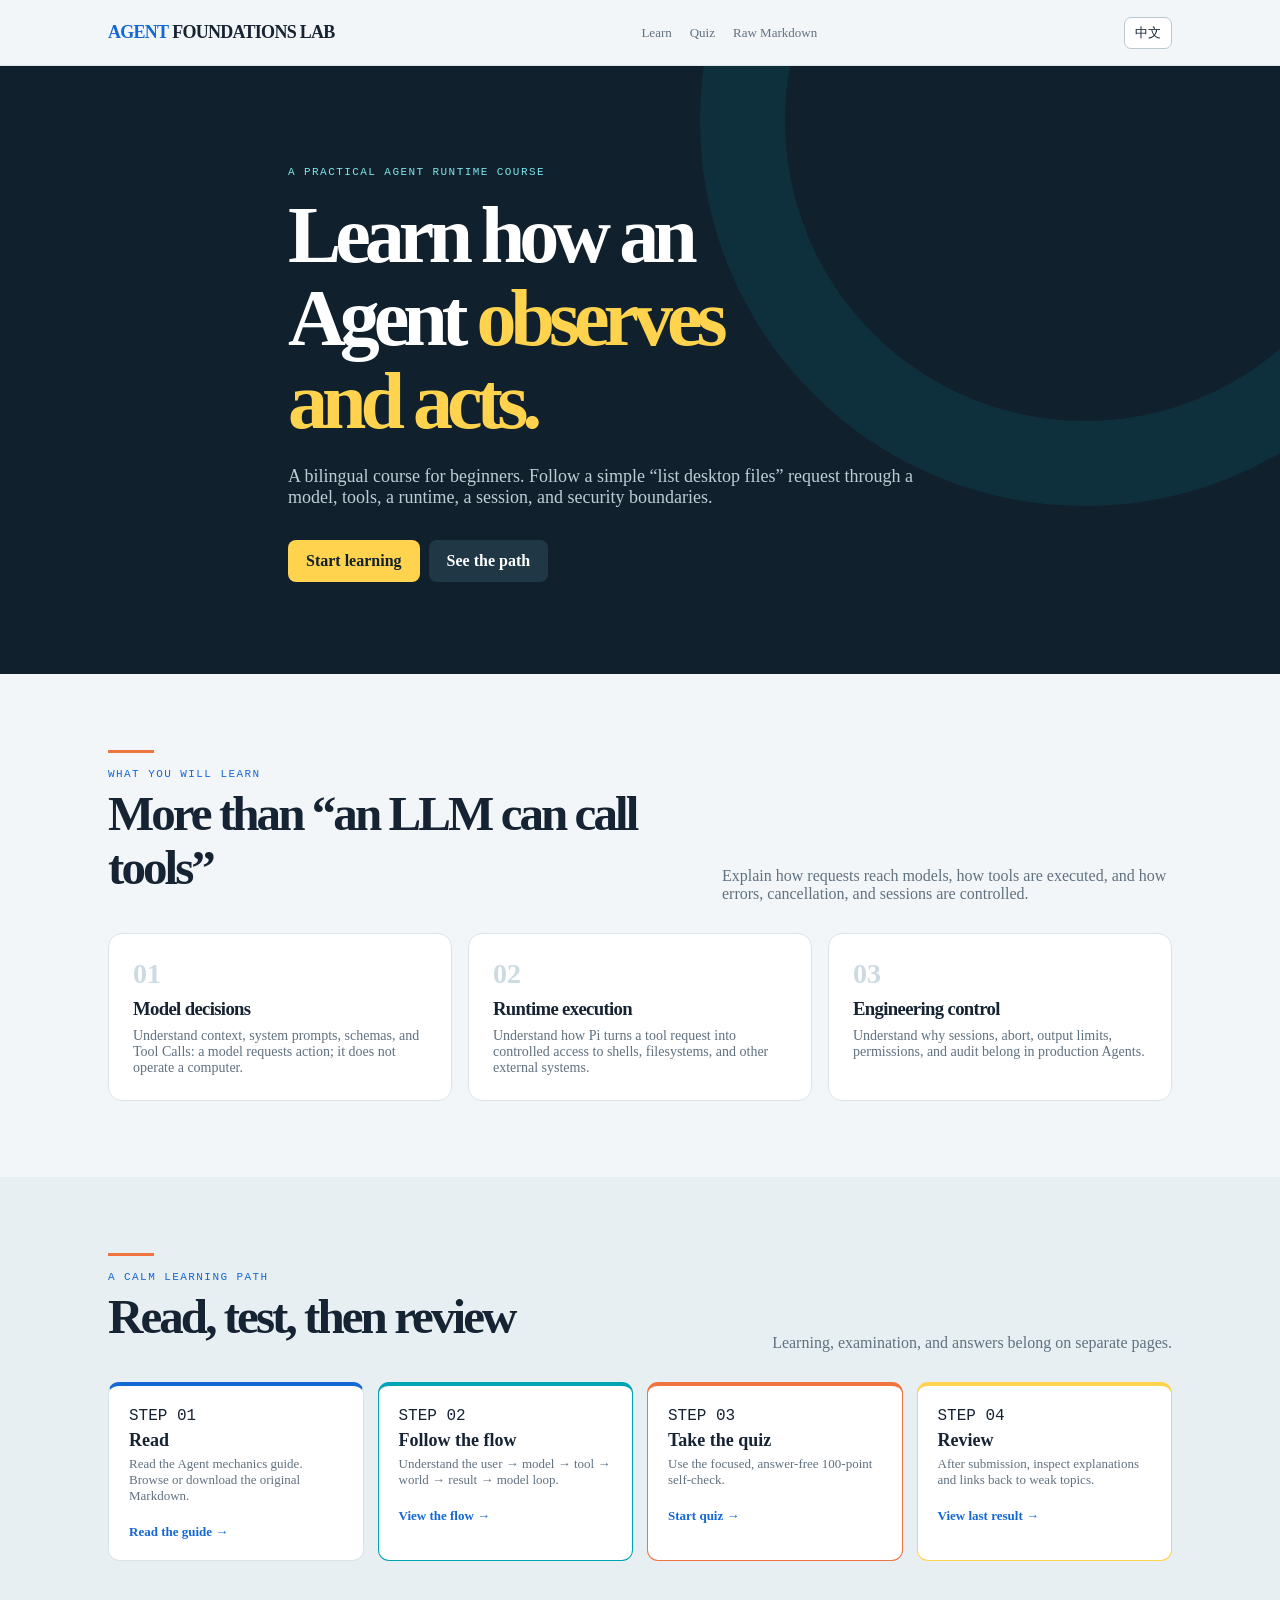
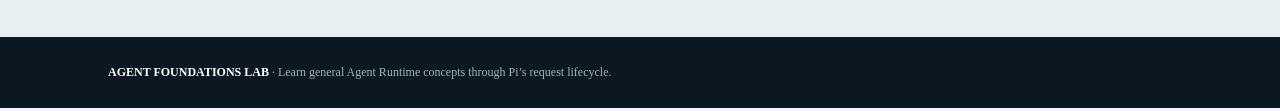
==== en/index.html @ e8f65a23 "Split learning guide quiz and results into separate pages" ====
<!doctype html><html lang="en"><head><meta charset="utf-8"><meta name="viewport" content="width=device-width,initial-scale=1"><title>Agent Foundations Lab</title><link rel="stylesheet" href="../assets/style.css"></head><body><header class="site-head"><div class="wrap"><a class="brand" href="./"><b>AGENT</b> FOUNDATIONS LAB</a><nav class="nav"><a href="learn/">Learn</a><a href="quiz/">Quiz</a><a href="../content/pi-agent-runtime-guide.en.md">Raw Markdown</a></nav><a class="lang" href="../">中文</a></div></header><main><section class="hero"><div class="wrap hero-inner"><div class="eyebrow">A PRACTICAL AGENT RUNTIME COURSE</div><h1>Learn how an<br>Agent <em>observes<br>and acts.</em></h1><p>A bilingual course for beginners. Follow a simple “list desktop files” request through a model, tools, a runtime, a session, and security boundaries.</p><a class="button" href="learn/">Start learning</a><a class="button alt" href="#path">See the path</a></div></section><section><div class="wrap"><div class="head"><div><div class="rule"></div><div class="eyebrow" style="color:var(--blue)">WHAT YOU WILL LEARN</div><h2>More than “an LLM can call tools”</h2></div><p>Explain how requests reach models, how tools are executed, and how errors, cancellation, and sessions are controlled.</p></div><div class="grid3"><article class="card"><div class="num">01</div><h3>Model decisions</h3><p>Understand context, system prompts, schemas, and Tool Calls: a model requests action; it does not operate a computer.</p></article><article class="card"><div class="num">02</div><h3>Runtime execution</h3><p>Understand how Pi turns a tool request into controlled access to shells, filesystems, and other external systems.</p></article><article class="card"><div class="num">03</div><h3>Engineering control</h3><p>Understand why sessions, abort, output limits, permissions, and audit belong in production Agents.</p></article></div></div></section><section class="path" id="path"><div class="wrap"><div class="head"><div><div class="rule"></div><div class="eyebrow" style="color:var(--blue)">A CALM LEARNING PATH</div><h2>Read, test, then review</h2></div><p>Learning, examination, and answers belong on separate pages.</p></div><div class="path-row"><article class="path-card"><span class="mono">STEP 01</span><b>Read</b><p>Read the Agent mechanics guide. Browse or download the original Markdown.</p><br><a href="learn/">Read the guide →</a></article><article class="path-card"><span class="mono">STEP 02</span><b>Follow the flow</b><p>Understand the user → model → tool → world → result → model loop.</p><br><a href="learn/#lifecycle">View the flow →</a></article><article class="path-card"><span class="mono">STEP 03</span><b>Take the quiz</b><p>Use the focused, answer-free 100-point self-check.</p><br><a href="quiz/">Start quiz →</a></article><article class="path-card"><span class="mono">STEP 04</span><b>Review</b><p>After submission, inspect explanations and links back to weak topics.</p><br><a href="results/">View last result →</a></article></div></div></section></main><footer><div class="wrap"><b>AGENT FOUNDATIONS LAB</b> · Learn general Agent Runtime concepts through Pi’s request lifecycle.</div></footer></body></html>
---- assets/style.css ----
:root{--ink:#152333;--muted:#607180;--paper:#f3f6f8;--card:#fff;--line:#d9e3e8;--blue:#1468d4;--cyan:#00a5b5;--orange:#ef7440;--yellow:#ffd34d;--dark:#10212d;--ok:#087a62;--danger:#b43b25}*{box-sizing:border-box}html{scroll-behavior:smooth}body{margin:0;background:var(--paper);color:var(--ink);font:16px/1.72,-apple-system,BlinkMacSystemFont,"Segoe UI","Noto Sans SC",Arial,sans-serif}.wrap{max-width:1120px;padding:0 28px;margin:auto}.mono,code,pre,.eyebrow,.tag{font-family:ui-monospace,SFMono-Regular,Menlo,monospace}.site-head{height:66px;position:sticky;top:0;z-index:5;border-bottom:1px solid var(--line);background:#f3f6f8ef;backdrop-filter:blur(12px)}.site-head .wrap{height:100%;display:flex;align-items:center;justify-content:space-between;gap:18px}.brand{font-size:18px;font-weight:850;letter-spacing:-.04em;color:var(--ink);text-decoration:none}.brand b{color:var(--blue)}.nav{display:flex;gap:18px;align-items:center}.nav a{font-size:13px;color:var(--muted);text-decoration:none}.nav a:hover{color:var(--blue)}button,.button{font:inherit;cursor:pointer}.lang,.ghost{border:1px solid #b9c7ce;border-radius:7px;padding:6px 10px;background:white;color:var(--ink);text-decoration:none;font-size:13px}.hero{color:white;background:var(--dark);position:relative;overflow:hidden;padding:100px 0 92px}.hero:after{content:"";position:absolute;right:-190px;top:-330px;width:600px;height:600px;border:85px solid #00a5b51d;border-radius:50%}.hero-inner{position:relative;z-index:1;max-width:760px}.eyebrow{font-size:11px;letter-spacing:.13em;text-transform:uppercase;color:#7ee4eb}.hero h1{font-size:clamp(45px,6.5vw,80px);letter-spacing:-.075em;line-height:1.04;margin:16px 0 22px}.hero h1 em{color:var(--yellow);font-style:normal}.hero p{font-size:18px;max-width:650px;color:#bdcdd4}.button{display:inline-block;border:0;border-radius:8px;background:var(--yellow);color:var(--dark);padding:12px 18px;text-decoration:none;font-weight:800;margin:14px 9px 0 0}.button.alt{background:#203846;color:white}.button:hover{filter:brightness(1.06)}section{padding:76px 0}.head{display:flex;justify-content:space-between;align-items:end;gap:25px;margin-bottom:30px}.head h1,.head h2{font-size:clamp(31px,4vw,49px);letter-spacing:-.06em;line-height:1.12;margin:7px 0}.head p{margin:0;max-width:450px;color:var(--muted)}.rule{width:46px;height:3px;background:var(--orange);margin-bottom:15px}.grid3{display:grid;grid-template-columns:repeat(3,1fr);gap:16px}.card{background:var(--card);border:1px solid var(--line);border-radius:14px;padding:24px}.card .num{font:700 28px ui-monospace;color:#ccdbe1}.card h3{letter-spacing:-.035em;margin:8px 0}.card p{color:var(--muted);font-size:14px;margin:0}.path{background:#e8eff2}.path-row{display:grid;grid-template-columns:repeat(4,1fr);gap:14px}.path-card{background:white;border:1px solid var(--line);border-top:4px solid var(--blue);padding:20px;border-radius:11px}.path-card:nth-child(2){border-color:var(--cyan)}.path-card:nth-child(3){border-color:var(--orange)}.path-card:nth-child(4){border-color:var(--yellow)}.path-card b{display:block;font-size:18px;margin:5px 0}.path-card p{font-size:13px;color:var(--muted);margin:0}.path-card a{font-size:13px;color:var(--blue);font-weight:750;text-decoration:none}.article{max-width:790px;margin:auto;background:white;border:1px solid var(--line);border-radius:16px;padding:48px}.article h1{font-size:42px;letter-spacing:-.065em;line-height:1.15}.article h2{font-size:27px;letter-spacing:-.04em;margin-top:46px;scroll-margin-top:88px}.article h3{font-size:20px;margin-top:28px}.article p,.article li{color:#384b59}.article pre{background:#0b1821;color:#d9edf3;border-radius:10px;padding:18px;overflow:auto;font-size:13px;line-height:1.6}.article table{border-collapse:collapse;width:100%;font-size:14px}.article th,.article td{padding:10px;border:1px solid var(--line);text-align:left}.article th{background:#edf3f5}.callout{padding:16px 19px;border-left:4px solid var(--cyan);background:#ebf8f9;border-radius:0 8px 8px 0}.callout.warn{border-color:var(--orange);background:#fff5ef}.toc{position:fixed;right:max(28px,calc((100vw - 1320px)/2));top:110px;width:190px;font-size:12px}.toc b{display:block;margin-bottom:8px}.toc a{display:block;color:var(--muted);text-decoration:none;padding:4px 0}.toc a:hover{color:var(--blue)}.lesson-end{margin-top:50px;padding:25px;background:#10212d;color:white;border-radius:13px}.lesson-end p{color:#c1d0d6}.source-box{margin:26px 0;padding:22px;background:#edf3f5;border:1px solid var(--line);border-radius:10px}.source-box a{color:var(--blue);font-weight:750}.exam-body{background:#10212d}.exam-head{height:58px;border-bottom:1px solid #34505f;background:#10212d;color:white}.exam-head .wrap{height:100%;display:flex;align-items:center;justify-content:space-between}.exam-head a{color:#c4d9e2;text-decoration:none;font-size:13px}.exam{max-width:850px;margin:0 auto;padding:36px 24px 80px}.exam-intro{color:white}.exam-intro h1{letter-spacing:-.055em;margin:4px 0}.exam-intro p{color:#bbcad1}.quiz-shell{background:white;border-radius:15px;padding:26px;margin-top:23px}.progress{height:8px;background:#e3ebef;border-radius:8px;overflow:hidden;margin:10px 0 22px}.progress i{display:block;height:100%;background:var(--cyan);width:0;transition:.2s}.q{border-top:1px solid var(--line);padding:24px 0}.q:first-of-type{border-top:0}.q h3{font-size:17px;line-height:1.5;margin:0 0 12px}.points{font:11px ui-monospace;color:var(--orange);margin-bottom:6px}.options{display:grid;gap:7px}.option{padding:9px 12px;display:flex;gap:9px;align-items:center;border:1px solid var(--line);border-radius:7px}.option:hover{border-color:var(--blue)}textarea{width:100%;min-height:110px;font:14px/1.55 inherit;border:1px solid var(--line);border-radius:7px;padding:10px;resize:vertical}.rubric{margin-top:10px;padding:12px;background:#f4f7f8;border-radius:8px;font-size:13px;color:#536573}.score{width:62px;padding:4px;border:1px solid var(--line);border-radius:4px}.actions{display:flex;gap:10px;align-items:center;margin-top:28px}.actions button{border:0;border-radius:7px;padding:10px 14px;background:var(--dark);color:white;font-weight:750}.actions button.alt{background:#e3ecef;color:var(--ink)}.status{font-size:12px;color:var(--muted)}.report{max-width:900px;margin:50px auto;padding:48px;background:white;border-radius:16px}.report .score-big{font:700 70px/1 ui-monospace;color:var(--blue);letter-spacing:-.08em}.report h1{letter-spacing:-.06em}.report .answer{border-top:1px solid var(--line);padding:20px 0}.report .answer:first-of-type{border-top:0}.answer .ok{color:var(--ok);font-weight:800}.answer .bad{color:var(--danger);font-weight:800}.answer details{margin-top:10px;background:#f3f7f8;padding:11px;border-radius:7px}.answer summary{cursor:pointer;font-weight:750}.report a{color:var(--blue)}footer{background:#0b1821;color:#9eb5bf;padding:28px 0;font-size:12px}footer b{color:white}@media(max-width:1080px){.toc{display:none}}@media(max-width:760px){.nav{display:none}.wrap{padding:0 19px}.hero{padding:69px 0}.grid3,.path-row{grid-template-columns:1fr}.article{border-radius:0;border-left:0;border-right:0;padding:28px 20px}.article h1{font-size:34px}.head{display:block}.head p{margin-top:15px}.exam{padding:23px 14px 55px}.quiz-shell{padding:18px}.report{margin:22px 14px;padding:25px}.report .score-big{font-size:54px}}
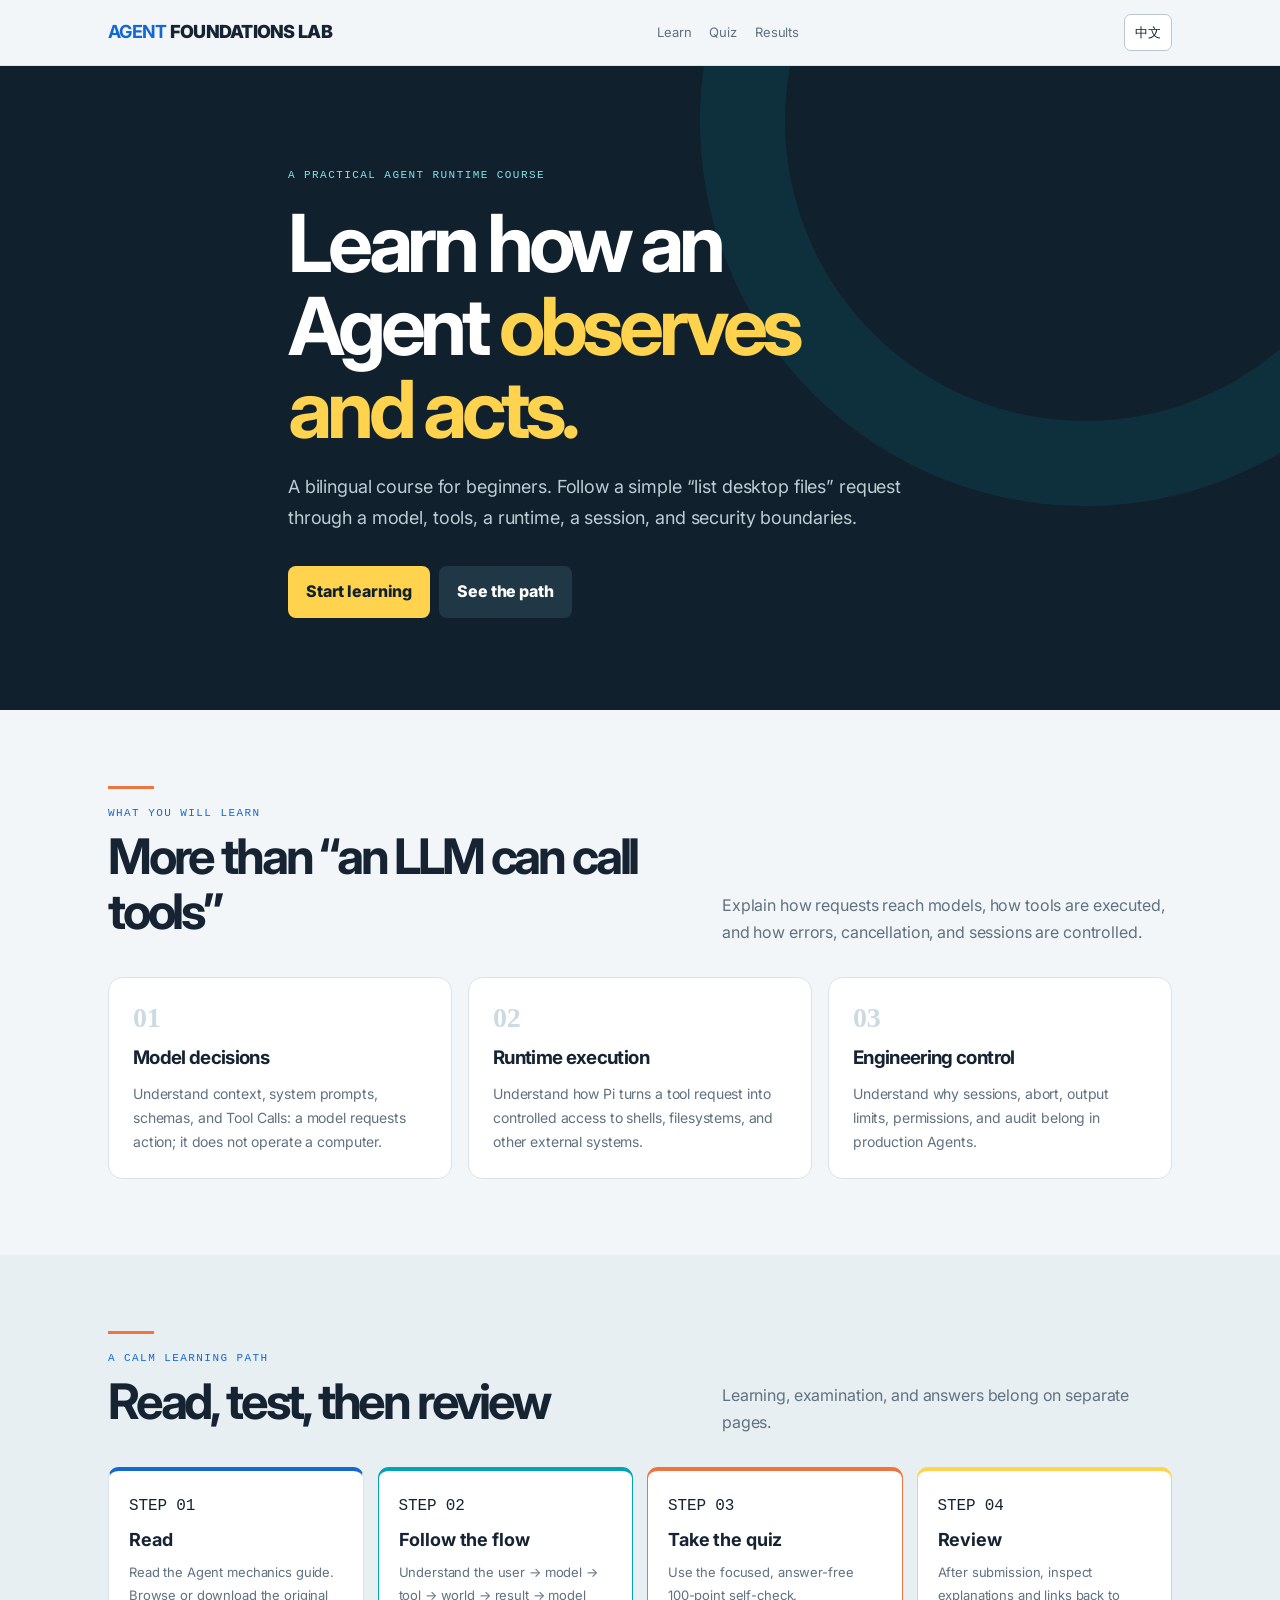
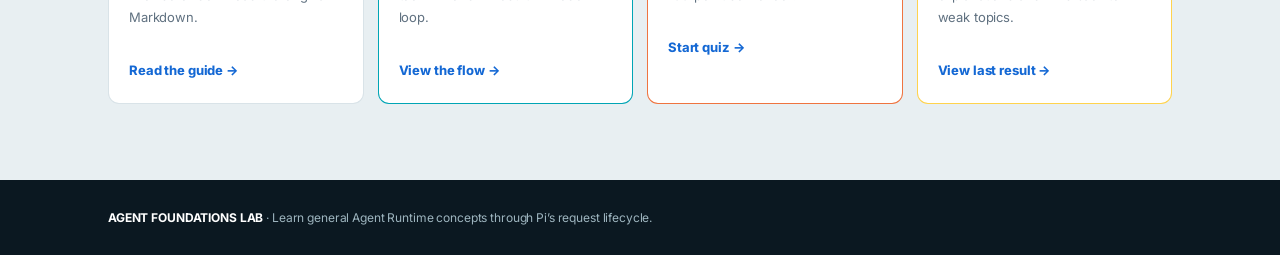
==== commit 8cb2e97b: "Render course documents and refine navigation copy" ====
--- a/en/index.html
+++ b/en/index.html
@@ -1 +1 @@
-<!doctype html><html lang="en"><head><meta charset="utf-8"><meta name="viewport" content="width=device-width,initial-scale=1"><title>Agent Foundations Lab</title><link rel="stylesheet" href="../assets/style.css"></head><body><header class="site-head"><div class="wrap"><a class="brand" href="./"><b>AGENT</b> FOUNDATIONS LAB</a><nav class="nav"><a href="learn/">Learn</a><a href="quiz/">Quiz</a><a href="../content/pi-agent-runtime-guide.en.md">Raw Markdown</a></nav><a class="lang" href="../">中文</a></div></header><main><section class="hero"><div class="wrap hero-inner"><div class="eyebrow">A PRACTICAL AGENT RUNTIME COURSE</div><h1>Learn how an<br>Agent <em>observes<br>and acts.</em></h1><p>A bilingual course for beginners. Follow a simple “list desktop files” request through a model, tools, a runtime, a session, and security boundaries.</p><a class="button" href="learn/">Start learning</a><a class="button alt" href="#path">See the path</a></div></section><section><div class="wrap"><div class="head"><div><div class="rule"></div><div class="eyebrow" style="color:var(--blue)">WHAT YOU WILL LEARN</div><h2>More than “an LLM can call tools”</h2></div><p>Explain how requests reach models, how tools are executed, and how errors, cancellation, and sessions are controlled.</p></div><div class="grid3"><article class="card"><div class="num">01</div><h3>Model decisions</h3><p>Understand context, system prompts, schemas, and Tool Calls: a model requests action; it does not operate a computer.</p></article><article class="card"><div class="num">02</div><h3>Runtime execution</h3><p>Understand how Pi turns a tool request into controlled access to shells, filesystems, and other external systems.</p></article><article class="card"><div class="num">03</div><h3>Engineering control</h3><p>Understand why sessions, abort, output limits, permissions, and audit belong in production Agents.</p></article></div></div></section><section class="path" id="path"><div class="wrap"><div class="head"><div><div class="rule"></div><div class="eyebrow" style="color:var(--blue)">A CALM LEARNING PATH</div><h2>Read, test, then review</h2></div><p>Learning, examination, and answers belong on separate pages.</p></div><div class="path-row"><article class="path-card"><span class="mono">STEP 01</span><b>Read</b><p>Read the Agent mechanics guide. Browse or download the original Markdown.</p><br><a href="learn/">Read the guide →</a></article><article class="path-card"><span class="mono">STEP 02</span><b>Follow the flow</b><p>Understand the user → model → tool → world → result → model loop.</p><br><a href="learn/#lifecycle">View the flow →</a></article><article class="path-card"><span class="mono">STEP 03</span><b>Take the quiz</b><p>Use the focused, answer-free 100-point self-check.</p><br><a href="quiz/">Start quiz →</a></article><article class="path-card"><span class="mono">STEP 04</span><b>Review</b><p>After submission, inspect explanations and links back to weak topics.</p><br><a href="results/">View last result →</a></article></div></div></section></main><footer><div class="wrap"><b>AGENT FOUNDATIONS LAB</b> · Learn general Agent Runtime concepts through Pi’s request lifecycle.</div></footer></body></html>+<!doctype html><html lang="en"><head><meta charset="utf-8"><meta name="viewport" content="width=device-width,initial-scale=1"><title>Agent Foundations Lab</title><link rel="stylesheet" href="../assets/style.css"></head><body><header class="site-head"><div class="wrap"><a class="brand" href="./"><b>AGENT</b> FOUNDATIONS LAB</a><nav class="nav"><a href="learn/">Learn</a><a href="quiz/">Quiz</a><a href="results/">Results</a></nav><a class="lang" href="../">中文</a></div></header><main><section class="hero"><div class="wrap hero-inner"><div class="eyebrow">A PRACTICAL AGENT RUNTIME COURSE</div><h1>Learn how an<br>Agent <em>observes<br>and acts.</em></h1><p>A bilingual course for beginners. Follow a simple “list desktop files” request through a model, tools, a runtime, a session, and security boundaries.</p><a class="button" href="learn/">Start learning</a><a class="button alt" href="#path">See the path</a></div></section><section><div class="wrap"><div class="head"><div><div class="rule"></div><div class="eyebrow" style="color:var(--blue)">WHAT YOU WILL LEARN</div><h2>More than “an LLM can call tools”</h2></div><p>Explain how requests reach models, how tools are executed, and how errors, cancellation, and sessions are controlled.</p></div><div class="grid3"><article class="card"><div class="num">01</div><h3>Model decisions</h3><p>Understand context, system prompts, schemas, and Tool Calls: a model requests action; it does not operate a computer.</p></article><article class="card"><div class="num">02</div><h3>Runtime execution</h3><p>Understand how Pi turns a tool request into controlled access to shells, filesystems, and other external systems.</p></article><article class="card"><div class="num">03</div><h3>Engineering control</h3><p>Understand why sessions, abort, output limits, permissions, and audit belong in production Agents.</p></article></div></div></section><section class="path" id="path"><div class="wrap"><div class="head"><div><div class="rule"></div><div class="eyebrow" style="color:var(--blue)">A CALM LEARNING PATH</div><h2>Read, test, then review</h2></div><p>Learning, examination, and answers belong on separate pages.</p></div><div class="path-row"><article class="path-card"><span class="mono">STEP 01</span><b>Read</b><p>Read the Agent mechanics guide. Browse or download the original Markdown.</p><br><a href="learn/">Read the guide →</a></article><article class="path-card"><span class="mono">STEP 02</span><b>Follow the flow</b><p>Understand the user → model → tool → world → result → model loop.</p><br><a href="learn/#lifecycle">View the flow →</a></article><article class="path-card"><span class="mono">STEP 03</span><b>Take the quiz</b><p>Use the focused, answer-free 100-point self-check.</p><br><a href="quiz/">Start quiz →</a></article><article class="path-card"><span class="mono">STEP 04</span><b>Review</b><p>After submission, inspect explanations and links back to weak topics.</p><br><a href="results/">View last result →</a></article></div></div></section></main><footer><div class="wrap"><b>AGENT FOUNDATIONS LAB</b> · Learn general Agent Runtime concepts through Pi’s request lifecycle.</div></footer></body></html>
--- a/assets/style.css
+++ b/assets/style.css
@@ -1 +1,2 @@
-:root{--ink:#152333;--muted:#607180;--paper:#f3f6f8;--card:#fff;--line:#d9e3e8;--blue:#1468d4;--cyan:#00a5b5;--orange:#ef7440;--yellow:#ffd34d;--dark:#10212d;--ok:#087a62;--danger:#b43b25}*{box-sizing:border-box}html{scroll-behavior:smooth}body{margin:0;background:var(--paper);color:var(--ink);font:16px/1.72,-apple-system,BlinkMacSystemFont,"Segoe UI","Noto Sans SC",Arial,sans-serif}.wrap{max-width:1120px;padding:0 28px;margin:auto}.mono,code,pre,.eyebrow,.tag{font-family:ui-monospace,SFMono-Regular,Menlo,monospace}.site-head{height:66px;position:sticky;top:0;z-index:5;border-bottom:1px solid var(--line);background:#f3f6f8ef;backdrop-filter:blur(12px)}.site-head .wrap{height:100%;display:flex;align-items:center;justify-content:space-between;gap:18px}.brand{font-size:18px;font-weight:850;letter-spacing:-.04em;color:var(--ink);text-decoration:none}.brand b{color:var(--blue)}.nav{display:flex;gap:18px;align-items:center}.nav a{font-size:13px;color:var(--muted);text-decoration:none}.nav a:hover{color:var(--blue)}button,.button{font:inherit;cursor:pointer}.lang,.ghost{border:1px solid #b9c7ce;border-radius:7px;padding:6px 10px;background:white;color:var(--ink);text-decoration:none;font-size:13px}.hero{color:white;background:var(--dark);position:relative;overflow:hidden;padding:100px 0 92px}.hero:after{content:"";position:absolute;right:-190px;top:-330px;width:600px;height:600px;border:85px solid #00a5b51d;border-radius:50%}.hero-inner{position:relative;z-index:1;max-width:760px}.eyebrow{font-size:11px;letter-spacing:.13em;text-transform:uppercase;color:#7ee4eb}.hero h1{font-size:clamp(45px,6.5vw,80px);letter-spacing:-.075em;line-height:1.04;margin:16px 0 22px}.hero h1 em{color:var(--yellow);font-style:normal}.hero p{font-size:18px;max-width:650px;color:#bdcdd4}.button{display:inline-block;border:0;border-radius:8px;background:var(--yellow);color:var(--dark);padding:12px 18px;text-decoration:none;font-weight:800;margin:14px 9px 0 0}.button.alt{background:#203846;color:white}.button:hover{filter:brightness(1.06)}section{padding:76px 0}.head{display:flex;justify-content:space-between;align-items:end;gap:25px;margin-bottom:30px}.head h1,.head h2{font-size:clamp(31px,4vw,49px);letter-spacing:-.06em;line-height:1.12;margin:7px 0}.head p{margin:0;max-width:450px;color:var(--muted)}.rule{width:46px;height:3px;background:var(--orange);margin-bottom:15px}.grid3{display:grid;grid-template-columns:repeat(3,1fr);gap:16px}.card{background:var(--card);border:1px solid var(--line);border-radius:14px;padding:24px}.card .num{font:700 28px ui-monospace;color:#ccdbe1}.card h3{letter-spacing:-.035em;margin:8px 0}.card p{color:var(--muted);font-size:14px;margin:0}.path{background:#e8eff2}.path-row{display:grid;grid-template-columns:repeat(4,1fr);gap:14px}.path-card{background:white;border:1px solid var(--line);border-top:4px solid var(--blue);padding:20px;border-radius:11px}.path-card:nth-child(2){border-color:var(--cyan)}.path-card:nth-child(3){border-color:var(--orange)}.path-card:nth-child(4){border-color:var(--yellow)}.path-card b{display:block;font-size:18px;margin:5px 0}.path-card p{font-size:13px;color:var(--muted);margin:0}.path-card a{font-size:13px;color:var(--blue);font-weight:750;text-decoration:none}.article{max-width:790px;margin:auto;background:white;border:1px solid var(--line);border-radius:16px;padding:48px}.article h1{font-size:42px;letter-spacing:-.065em;line-height:1.15}.article h2{font-size:27px;letter-spacing:-.04em;margin-top:46px;scroll-margin-top:88px}.article h3{font-size:20px;margin-top:28px}.article p,.article li{color:#384b59}.article pre{background:#0b1821;color:#d9edf3;border-radius:10px;padding:18px;overflow:auto;font-size:13px;line-height:1.6}.article table{border-collapse:collapse;width:100%;font-size:14px}.article th,.article td{padding:10px;border:1px solid var(--line);text-align:left}.article th{background:#edf3f5}.callout{padding:16px 19px;border-left:4px solid var(--cyan);background:#ebf8f9;border-radius:0 8px 8px 0}.callout.warn{border-color:var(--orange);background:#fff5ef}.toc{position:fixed;right:max(28px,calc((100vw - 1320px)/2));top:110px;width:190px;font-size:12px}.toc b{display:block;margin-bottom:8px}.toc a{display:block;color:var(--muted);text-decoration:none;padding:4px 0}.toc a:hover{color:var(--blue)}.lesson-end{margin-top:50px;padding:25px;background:#10212d;color:white;border-radius:13px}.lesson-end p{color:#c1d0d6}.source-box{margin:26px 0;padding:22px;background:#edf3f5;border:1px solid var(--line);border-radius:10px}.source-box a{color:var(--blue);font-weight:750}.exam-body{background:#10212d}.exam-head{height:58px;border-bottom:1px solid #34505f;background:#10212d;color:white}.exam-head .wrap{height:100%;display:flex;align-items:center;justify-content:space-between}.exam-head a{color:#c4d9e2;text-decoration:none;font-size:13px}.exam{max-width:850px;margin:0 auto;padding:36px 24px 80px}.exam-intro{color:white}.exam-intro h1{letter-spacing:-.055em;margin:4px 0}.exam-intro p{color:#bbcad1}.quiz-shell{background:white;border-radius:15px;padding:26px;margin-top:23px}.progress{height:8px;background:#e3ebef;border-radius:8px;overflow:hidden;margin:10px 0 22px}.progress i{display:block;height:100%;background:var(--cyan);width:0;transition:.2s}.q{border-top:1px solid var(--line);padding:24px 0}.q:first-of-type{border-top:0}.q h3{font-size:17px;line-height:1.5;margin:0 0 12px}.points{font:11px ui-monospace;color:var(--orange);margin-bottom:6px}.options{display:grid;gap:7px}.option{padding:9px 12px;display:flex;gap:9px;align-items:center;border:1px solid var(--line);border-radius:7px}.option:hover{border-color:var(--blue)}textarea{width:100%;min-height:110px;font:14px/1.55 inherit;border:1px solid var(--line);border-radius:7px;padding:10px;resize:vertical}.rubric{margin-top:10px;padding:12px;background:#f4f7f8;border-radius:8px;font-size:13px;color:#536573}.score{width:62px;padding:4px;border:1px solid var(--line);border-radius:4px}.actions{display:flex;gap:10px;align-items:center;margin-top:28px}.actions button{border:0;border-radius:7px;padding:10px 14px;background:var(--dark);color:white;font-weight:750}.actions button.alt{background:#e3ecef;color:var(--ink)}.status{font-size:12px;color:var(--muted)}.report{max-width:900px;margin:50px auto;padding:48px;background:white;border-radius:16px}.report .score-big{font:700 70px/1 ui-monospace;color:var(--blue);letter-spacing:-.08em}.report h1{letter-spacing:-.06em}.report .answer{border-top:1px solid var(--line);padding:20px 0}.report .answer:first-of-type{border-top:0}.answer .ok{color:var(--ok);font-weight:800}.answer .bad{color:var(--danger);font-weight:800}.answer details{margin-top:10px;background:#f3f7f8;padding:11px;border-radius:7px}.answer summary{cursor:pointer;font-weight:750}.report a{color:var(--blue)}footer{background:#0b1821;color:#9eb5bf;padding:28px 0;font-size:12px}footer b{color:white}@media(max-width:1080px){.toc{display:none}}@media(max-width:760px){.nav{display:none}.wrap{padding:0 19px}.hero{padding:69px 0}.grid3,.path-row{grid-template-columns:1fr}.article{border-radius:0;border-left:0;border-right:0;padding:28px 20px}.article h1{font-size:34px}.head{display:block}.head p{margin-top:15px}.exam{padding:23px 14px 55px}.quiz-shell{padding:18px}.report{margin:22px 14px;padding:25px}.report .score-big{font-size:54px}}+@import url('https://fonts.googleapis.com/css2?family=Inter:wght@400;500;600;700;800&family=Noto+Sans+SC:wght@400;500;600;700;800&display=swap');
+:root{--ink:#152333;--muted:#607180;--paper:#f3f6f8;--card:#fff;--line:#d9e3e8;--blue:#1468d4;--cyan:#00a5b5;--orange:#ef7440;--yellow:#ffd34d;--dark:#10212d;--ok:#087a62;--danger:#b43b25}*{box-sizing:border-box}html{scroll-behavior:smooth}body{margin:0;background:var(--paper);color:var(--ink);font:16px/1.72 Inter,"Noto Sans SC",-apple-system,BlinkMacSystemFont,"Segoe UI",Arial,sans-serif}.wrap{max-width:1120px;padding:0 28px;margin:auto}.mono,code,pre,.eyebrow,.tag{font-family:ui-monospace,SFMono-Regular,Menlo,monospace}.site-head{height:66px;position:sticky;top:0;z-index:5;border-bottom:1px solid var(--line);background:#f3f6f8ef;backdrop-filter:blur(12px)}.site-head .wrap{height:100%;display:flex;align-items:center;justify-content:space-between;gap:18px}.brand{font-size:18px;font-weight:850;letter-spacing:-.04em;color:var(--ink);text-decoration:none}.brand b{color:var(--blue)}.nav{display:flex;gap:18px;align-items:center}.nav a{font-size:13px;color:var(--muted);text-decoration:none}.nav a:hover{color:var(--blue)}button,.button{font:inherit;cursor:pointer}.lang,.ghost{border:1px solid #b9c7ce;border-radius:7px;padding:6px 10px;background:white;color:var(--ink);text-decoration:none;font-size:13px}.hero{color:white;background:var(--dark);position:relative;overflow:hidden;padding:100px 0 92px}.hero:after{content:"";position:absolute;right:-190px;top:-330px;width:600px;height:600px;border:85px solid #00a5b51d;border-radius:50%}.hero-inner{position:relative;z-index:1;max-width:760px}.eyebrow{font-size:11px;letter-spacing:.13em;text-transform:uppercase;color:#7ee4eb}.hero h1{font-size:clamp(45px,6.5vw,80px);letter-spacing:-.075em;line-height:1.04;margin:16px 0 22px}.hero h1 em{color:var(--yellow);font-style:normal}.hero p{font-size:18px;max-width:650px;color:#bdcdd4}.button{display:inline-block;border:0;border-radius:8px;background:var(--yellow);color:var(--dark);padding:12px 18px;text-decoration:none;font-weight:800;margin:14px 9px 0 0}.button.alt{background:#203846;color:white}.button:hover{filter:brightness(1.06)}section{padding:76px 0}.head{display:flex;justify-content:space-between;align-items:end;gap:25px;margin-bottom:30px}.head h1,.head h2{font-size:clamp(31px,4vw,49px);letter-spacing:-.06em;line-height:1.12;margin:7px 0}.head p{margin:0;max-width:450px;color:var(--muted)}.rule{width:46px;height:3px;background:var(--orange);margin-bottom:15px}.grid3{display:grid;grid-template-columns:repeat(3,1fr);gap:16px}.card{background:var(--card);border:1px solid var(--line);border-radius:14px;padding:24px}.card .num{font:700 28px ui-monospace;color:#ccdbe1}.card h3{letter-spacing:-.035em;margin:8px 0}.card p{color:var(--muted);font-size:14px;margin:0}.path{background:#e8eff2}.path-row{display:grid;grid-template-columns:repeat(4,1fr);gap:14px}.path-card{background:white;border:1px solid var(--line);border-top:4px solid var(--blue);padding:20px;border-radius:11px}.path-card:nth-child(2){border-color:var(--cyan)}.path-card:nth-child(3){border-color:var(--orange)}.path-card:nth-child(4){border-color:var(--yellow)}.path-card b{display:block;font-size:18px;margin:5px 0}.path-card p{font-size:13px;color:var(--muted);margin:0}.path-card a{font-size:13px;color:var(--blue);font-weight:750;text-decoration:none}.article{max-width:790px;margin:auto;background:white;border:1px solid var(--line);border-radius:16px;padding:48px}.article h1{font-size:42px;letter-spacing:-.065em;line-height:1.15}.article h2{font-size:27px;letter-spacing:-.04em;margin-top:46px;scroll-margin-top:88px}.article h3{font-size:20px;margin-top:28px}.article p,.article li{color:#384b59}.article pre{background:#0b1821;color:#d9edf3;border-radius:10px;padding:18px;overflow:auto;font-size:13px;line-height:1.6}.article table{border-collapse:collapse;width:100%;font-size:14px}.article th,.article td{padding:10px;border:1px solid var(--line);text-align:left}.article th{background:#edf3f5}.callout{padding:16px 19px;border-left:4px solid var(--cyan);background:#ebf8f9;border-radius:0 8px 8px 0}.callout.warn{border-color:var(--orange);background:#fff5ef}.toc{position:fixed;right:max(28px,calc((100vw - 1320px)/2));top:110px;width:190px;font-size:12px}.toc b{display:block;margin-bottom:8px}.toc a{display:block;color:var(--muted);text-decoration:none;padding:4px 0}.toc a:hover{color:var(--blue)}.lesson-end{margin-top:50px;padding:25px;background:#10212d;color:white;border-radius:13px}.lesson-end p{color:#c1d0d6}.source-box{margin:26px 0;padding:22px;background:#edf3f5;border:1px solid var(--line);border-radius:10px}.source-box a{color:var(--blue);font-weight:750}.exam-body{background:#10212d}.exam-head{height:58px;border-bottom:1px solid #34505f;background:#10212d;color:white}.exam-head .wrap{height:100%;display:flex;align-items:center;justify-content:space-between}.exam-head a{color:#c4d9e2;text-decoration:none;font-size:13px}.exam{max-width:850px;margin:0 auto;padding:36px 24px 80px}.exam-intro{color:white}.exam-intro h1{letter-spacing:-.055em;margin:4px 0}.exam-intro p{color:#bbcad1}.quiz-shell{background:white;border-radius:15px;padding:26px;margin-top:23px}.progress{height:8px;background:#e3ebef;border-radius:8px;overflow:hidden;margin:10px 0 22px}.progress i{display:block;height:100%;background:var(--cyan);width:0;transition:.2s}.q{border-top:1px solid var(--line);padding:24px 0}.q:first-of-type{border-top:0}.q h3{font-size:17px;line-height:1.5;margin:0 0 12px}.points{font:11px ui-monospace;color:var(--orange);margin-bottom:6px}.options{display:grid;gap:7px}.option{padding:9px 12px;display:flex;gap:9px;align-items:center;border:1px solid var(--line);border-radius:7px}.option:hover{border-color:var(--blue)}textarea{width:100%;min-height:110px;font:14px/1.55 inherit;border:1px solid var(--line);border-radius:7px;padding:10px;resize:vertical}.rubric{margin-top:10px;padding:12px;background:#f4f7f8;border-radius:8px;font-size:13px;color:#536573}.score{width:62px;padding:4px;border:1px solid var(--line);border-radius:4px}.actions{display:flex;gap:10px;align-items:center;margin-top:28px}.actions button{border:0;border-radius:7px;padding:10px 14px;background:var(--dark);color:white;font-weight:750}.actions button.alt{background:#e3ecef;color:var(--ink)}.status{font-size:12px;color:var(--muted)}.report{max-width:900px;margin:50px auto;padding:48px;background:white;border-radius:16px}.report .score-big{font:700 70px/1 ui-monospace;color:var(--blue);letter-spacing:-.08em}.report h1{letter-spacing:-.06em}.report .answer{border-top:1px solid var(--line);padding:20px 0}.report .answer:first-of-type{border-top:0}.answer .ok{color:var(--ok);font-weight:800}.answer .bad{color:var(--danger);font-weight:800}.answer details{margin-top:10px;background:#f3f7f8;padding:11px;border-radius:7px}.answer summary{cursor:pointer;font-weight:750}.report a{color:var(--blue)}footer{background:#0b1821;color:#9eb5bf;padding:28px 0;font-size:12px}footer b{color:white}html[lang="en"] body{font-family:Inter,-apple-system,BlinkMacSystemFont,"Segoe UI",Arial,sans-serif;letter-spacing:-.008em}html[lang="en"] .hero h1,html[lang="en"] .head h1,html[lang="en"] .head h2,html[lang="en"] .article h1{letter-spacing:-.065em}@media(max-width:1080px){.toc{display:none}}@media(max-width:760px){.nav{display:none}.wrap{padding:0 19px}.hero{padding:69px 0}.grid3,.path-row{grid-template-columns:1fr}.article{border-radius:0;border-left:0;border-right:0;padding:28px 20px}.article h1{font-size:34px}.head{display:block}.head p{margin-top:15px}.exam{padding:23px 14px 55px}.quiz-shell{padding:18px}.report{margin:22px 14px;padding:25px}.report .score-big{font-size:54px}}
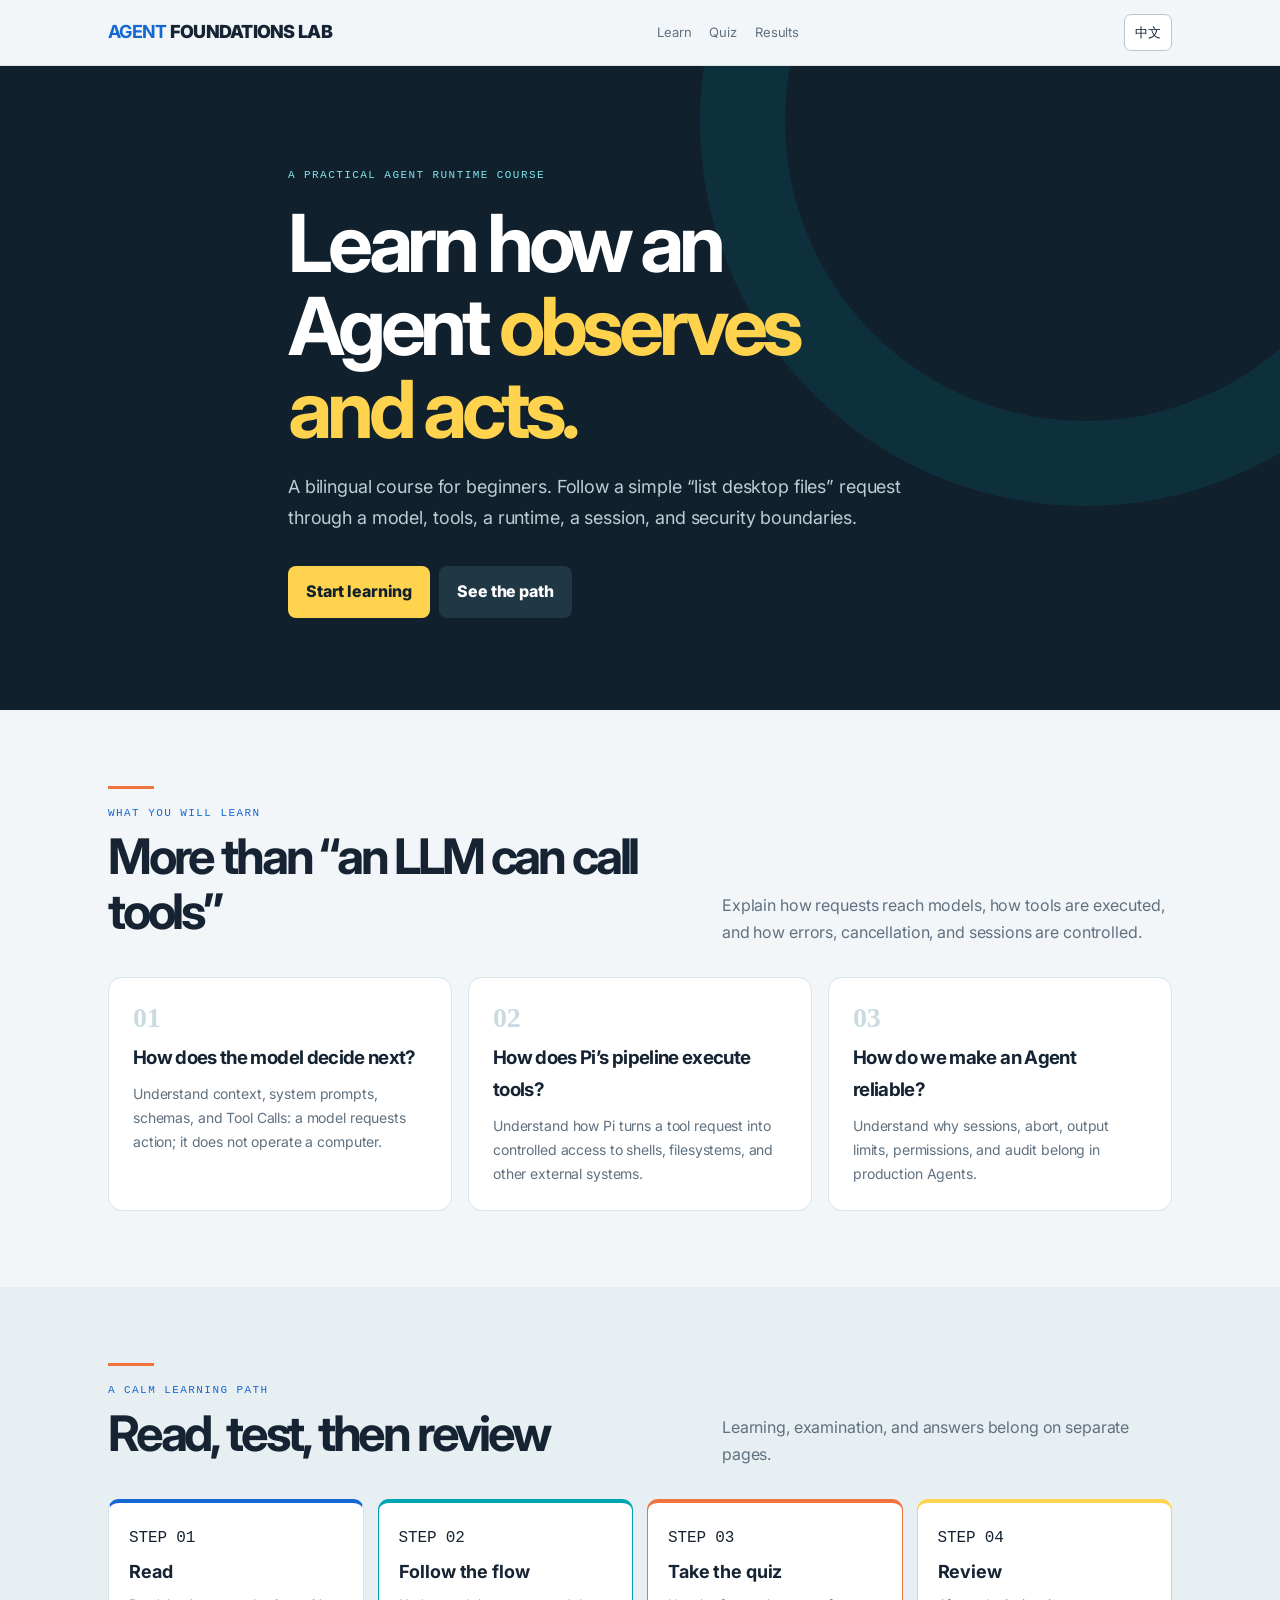
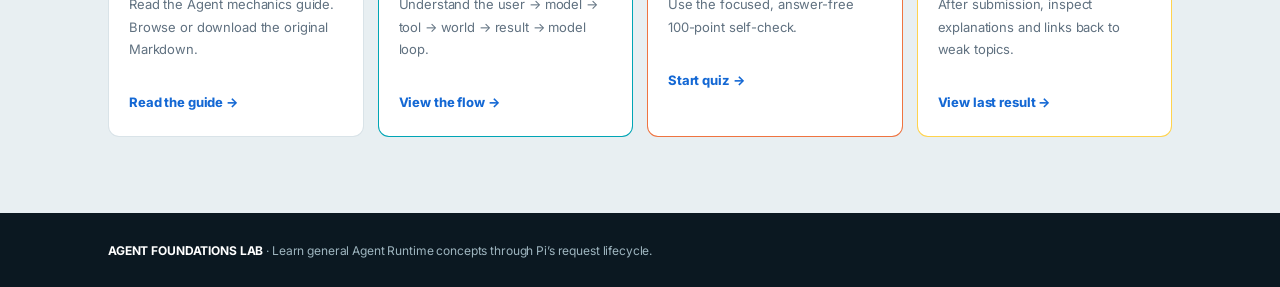
==== commit 2cad534d: "Align course modules with home learning path" ====
--- a/en/index.html
+++ b/en/index.html
@@ -1 +1 @@
-<!doctype html><html lang="en"><head><meta charset="utf-8"><meta name="viewport" content="width=device-width,initial-scale=1"><title>Agent Foundations Lab</title><link rel="stylesheet" href="../assets/style.css"></head><body><header class="site-head"><div class="wrap"><a class="brand" href="./"><b>AGENT</b> FOUNDATIONS LAB</a><nav class="nav"><a href="learn/">Learn</a><a href="quiz/">Quiz</a><a href="results/">Results</a></nav><a class="lang" href="../">中文</a></div></header><main><section class="hero"><div class="wrap hero-inner"><div class="eyebrow">A PRACTICAL AGENT RUNTIME COURSE</div><h1>Learn how an<br>Agent <em>observes<br>and acts.</em></h1><p>A bilingual course for beginners. Follow a simple “list desktop files” request through a model, tools, a runtime, a session, and security boundaries.</p><a class="button" href="learn/">Start learning</a><a class="button alt" href="#path">See the path</a></div></section><section><div class="wrap"><div class="head"><div><div class="rule"></div><div class="eyebrow" style="color:var(--blue)">WHAT YOU WILL LEARN</div><h2>More than “an LLM can call tools”</h2></div><p>Explain how requests reach models, how tools are executed, and how errors, cancellation, and sessions are controlled.</p></div><div class="grid3"><article class="card"><div class="num">01</div><h3>Model decisions</h3><p>Understand context, system prompts, schemas, and Tool Calls: a model requests action; it does not operate a computer.</p></article><article class="card"><div class="num">02</div><h3>Runtime execution</h3><p>Understand how Pi turns a tool request into controlled access to shells, filesystems, and other external systems.</p></article><article class="card"><div class="num">03</div><h3>Engineering control</h3><p>Understand why sessions, abort, output limits, permissions, and audit belong in production Agents.</p></article></div></div></section><section class="path" id="path"><div class="wrap"><div class="head"><div><div class="rule"></div><div class="eyebrow" style="color:var(--blue)">A CALM LEARNING PATH</div><h2>Read, test, then review</h2></div><p>Learning, examination, and answers belong on separate pages.</p></div><div class="path-row"><article class="path-card"><span class="mono">STEP 01</span><b>Read</b><p>Read the Agent mechanics guide. Browse or download the original Markdown.</p><br><a href="learn/">Read the guide →</a></article><article class="path-card"><span class="mono">STEP 02</span><b>Follow the flow</b><p>Understand the user → model → tool → world → result → model loop.</p><br><a href="learn/#lifecycle">View the flow →</a></article><article class="path-card"><span class="mono">STEP 03</span><b>Take the quiz</b><p>Use the focused, answer-free 100-point self-check.</p><br><a href="quiz/">Start quiz →</a></article><article class="path-card"><span class="mono">STEP 04</span><b>Review</b><p>After submission, inspect explanations and links back to weak topics.</p><br><a href="results/">View last result →</a></article></div></div></section></main><footer><div class="wrap"><b>AGENT FOUNDATIONS LAB</b> · Learn general Agent Runtime concepts through Pi’s request lifecycle.</div></footer></body></html>+<!doctype html><html lang="en"><head><meta charset="utf-8"><meta name="viewport" content="width=device-width,initial-scale=1"><title>Agent Foundations Lab</title><link rel="stylesheet" href="../assets/style.css"></head><body><header class="site-head"><div class="wrap"><a class="brand" href="./"><b>AGENT</b> FOUNDATIONS LAB</a><nav class="nav"><a href="learn/">Learn</a><a href="quiz/">Quiz</a><a href="results/">Results</a></nav><a class="lang" href="../">中文</a></div></header><main><section class="hero"><div class="wrap hero-inner"><div class="eyebrow">A PRACTICAL AGENT RUNTIME COURSE</div><h1>Learn how an<br>Agent <em>observes<br>and acts.</em></h1><p>A bilingual course for beginners. Follow a simple “list desktop files” request through a model, tools, a runtime, a session, and security boundaries.</p><a class="button" href="learn/">Start learning</a><a class="button alt" href="#path">See the path</a></div></section><section><div class="wrap"><div class="head"><div><div class="rule"></div><div class="eyebrow" style="color:var(--blue)">WHAT YOU WILL LEARN</div><h2>More than “an LLM can call tools”</h2></div><p>Explain how requests reach models, how tools are executed, and how errors, cancellation, and sessions are controlled.</p></div><div class="grid3"><article class="card"><div class="num">01</div><h3>How does the model decide next?</h3><p>Understand context, system prompts, schemas, and Tool Calls: a model requests action; it does not operate a computer.</p></article><article class="card"><div class="num">02</div><h3>How does Pi’s pipeline execute tools?</h3><p>Understand how Pi turns a tool request into controlled access to shells, filesystems, and other external systems.</p></article><article class="card"><div class="num">03</div><h3>How do we make an Agent reliable?</h3><p>Understand why sessions, abort, output limits, permissions, and audit belong in production Agents.</p></article></div></div></section><section class="path" id="path"><div class="wrap"><div class="head"><div><div class="rule"></div><div class="eyebrow" style="color:var(--blue)">A CALM LEARNING PATH</div><h2>Read, test, then review</h2></div><p>Learning, examination, and answers belong on separate pages.</p></div><div class="path-row"><article class="path-card"><span class="mono">STEP 01</span><b>Read</b><p>Read the Agent mechanics guide. Browse or download the original Markdown.</p><br><a href="learn/">Read the guide →</a></article><article class="path-card"><span class="mono">STEP 02</span><b>Follow the flow</b><p>Understand the user → model → tool → world → result → model loop.</p><br><a href="learn/#lifecycle">View the flow →</a></article><article class="path-card"><span class="mono">STEP 03</span><b>Take the quiz</b><p>Use the focused, answer-free 100-point self-check.</p><br><a href="quiz/">Start quiz →</a></article><article class="path-card"><span class="mono">STEP 04</span><b>Review</b><p>After submission, inspect explanations and links back to weak topics.</p><br><a href="results/">View last result →</a></article></div></div></section></main><footer><div class="wrap"><b>AGENT FOUNDATIONS LAB</b> · Learn general Agent Runtime concepts through Pi’s request lifecycle.</div></footer></body></html>
--- a/assets/style.css
+++ b/assets/style.css
@@ -1,2 +1,2 @@
 @import url('https://fonts.googleapis.com/css2?family=Inter:wght@400;500;600;700;800&family=Noto+Sans+SC:wght@400;500;600;700;800&display=swap');
-:root{--ink:#152333;--muted:#607180;--paper:#f3f6f8;--card:#fff;--line:#d9e3e8;--blue:#1468d4;--cyan:#00a5b5;--orange:#ef7440;--yellow:#ffd34d;--dark:#10212d;--ok:#087a62;--danger:#b43b25}*{box-sizing:border-box}html{scroll-behavior:smooth}body{margin:0;background:var(--paper);color:var(--ink);font:16px/1.72 Inter,"Noto Sans SC",-apple-system,BlinkMacSystemFont,"Segoe UI",Arial,sans-serif}.wrap{max-width:1120px;padding:0 28px;margin:auto}.mono,code,pre,.eyebrow,.tag{font-family:ui-monospace,SFMono-Regular,Menlo,monospace}.site-head{height:66px;position:sticky;top:0;z-index:5;border-bottom:1px solid var(--line);background:#f3f6f8ef;backdrop-filter:blur(12px)}.site-head .wrap{height:100%;display:flex;align-items:center;justify-content:space-between;gap:18px}.brand{font-size:18px;font-weight:850;letter-spacing:-.04em;color:var(--ink);text-decoration:none}.brand b{color:var(--blue)}.nav{display:flex;gap:18px;align-items:center}.nav a{font-size:13px;color:var(--muted);text-decoration:none}.nav a:hover{color:var(--blue)}button,.button{font:inherit;cursor:pointer}.lang,.ghost{border:1px solid #b9c7ce;border-radius:7px;padding:6px 10px;background:white;color:var(--ink);text-decoration:none;font-size:13px}.hero{color:white;background:var(--dark);position:relative;overflow:hidden;padding:100px 0 92px}.hero:after{content:"";position:absolute;right:-190px;top:-330px;width:600px;height:600px;border:85px solid #00a5b51d;border-radius:50%}.hero-inner{position:relative;z-index:1;max-width:760px}.eyebrow{font-size:11px;letter-spacing:.13em;text-transform:uppercase;color:#7ee4eb}.hero h1{font-size:clamp(45px,6.5vw,80px);letter-spacing:-.075em;line-height:1.04;margin:16px 0 22px}.hero h1 em{color:var(--yellow);font-style:normal}.hero p{font-size:18px;max-width:650px;color:#bdcdd4}.button{display:inline-block;border:0;border-radius:8px;background:var(--yellow);color:var(--dark);padding:12px 18px;text-decoration:none;font-weight:800;margin:14px 9px 0 0}.button.alt{background:#203846;color:white}.button:hover{filter:brightness(1.06)}section{padding:76px 0}.head{display:flex;justify-content:space-between;align-items:end;gap:25px;margin-bottom:30px}.head h1,.head h2{font-size:clamp(31px,4vw,49px);letter-spacing:-.06em;line-height:1.12;margin:7px 0}.head p{margin:0;max-width:450px;color:var(--muted)}.rule{width:46px;height:3px;background:var(--orange);margin-bottom:15px}.grid3{display:grid;grid-template-columns:repeat(3,1fr);gap:16px}.card{background:var(--card);border:1px solid var(--line);border-radius:14px;padding:24px}.card .num{font:700 28px ui-monospace;color:#ccdbe1}.card h3{letter-spacing:-.035em;margin:8px 0}.card p{color:var(--muted);font-size:14px;margin:0}.path{background:#e8eff2}.path-row{display:grid;grid-template-columns:repeat(4,1fr);gap:14px}.path-card{background:white;border:1px solid var(--line);border-top:4px solid var(--blue);padding:20px;border-radius:11px}.path-card:nth-child(2){border-color:var(--cyan)}.path-card:nth-child(3){border-color:var(--orange)}.path-card:nth-child(4){border-color:var(--yellow)}.path-card b{display:block;font-size:18px;margin:5px 0}.path-card p{font-size:13px;color:var(--muted);margin:0}.path-card a{font-size:13px;color:var(--blue);font-weight:750;text-decoration:none}.article{max-width:790px;margin:auto;background:white;border:1px solid var(--line);border-radius:16px;padding:48px}.article h1{font-size:42px;letter-spacing:-.065em;line-height:1.15}.article h2{font-size:27px;letter-spacing:-.04em;margin-top:46px;scroll-margin-top:88px}.article h3{font-size:20px;margin-top:28px}.article p,.article li{color:#384b59}.article pre{background:#0b1821;color:#d9edf3;border-radius:10px;padding:18px;overflow:auto;font-size:13px;line-height:1.6}.article table{border-collapse:collapse;width:100%;font-size:14px}.article th,.article td{padding:10px;border:1px solid var(--line);text-align:left}.article th{background:#edf3f5}.callout{padding:16px 19px;border-left:4px solid var(--cyan);background:#ebf8f9;border-radius:0 8px 8px 0}.callout.warn{border-color:var(--orange);background:#fff5ef}.toc{position:fixed;right:max(28px,calc((100vw - 1320px)/2));top:110px;width:190px;font-size:12px}.toc b{display:block;margin-bottom:8px}.toc a{display:block;color:var(--muted);text-decoration:none;padding:4px 0}.toc a:hover{color:var(--blue)}.lesson-end{margin-top:50px;padding:25px;background:#10212d;color:white;border-radius:13px}.lesson-end p{color:#c1d0d6}.source-box{margin:26px 0;padding:22px;background:#edf3f5;border:1px solid var(--line);border-radius:10px}.source-box a{color:var(--blue);font-weight:750}.exam-body{background:#10212d}.exam-head{height:58px;border-bottom:1px solid #34505f;background:#10212d;color:white}.exam-head .wrap{height:100%;display:flex;align-items:center;justify-content:space-between}.exam-head a{color:#c4d9e2;text-decoration:none;font-size:13px}.exam{max-width:850px;margin:0 auto;padding:36px 24px 80px}.exam-intro{color:white}.exam-intro h1{letter-spacing:-.055em;margin:4px 0}.exam-intro p{color:#bbcad1}.quiz-shell{background:white;border-radius:15px;padding:26px;margin-top:23px}.progress{height:8px;background:#e3ebef;border-radius:8px;overflow:hidden;margin:10px 0 22px}.progress i{display:block;height:100%;background:var(--cyan);width:0;transition:.2s}.q{border-top:1px solid var(--line);padding:24px 0}.q:first-of-type{border-top:0}.q h3{font-size:17px;line-height:1.5;margin:0 0 12px}.points{font:11px ui-monospace;color:var(--orange);margin-bottom:6px}.options{display:grid;gap:7px}.option{padding:9px 12px;display:flex;gap:9px;align-items:center;border:1px solid var(--line);border-radius:7px}.option:hover{border-color:var(--blue)}textarea{width:100%;min-height:110px;font:14px/1.55 inherit;border:1px solid var(--line);border-radius:7px;padding:10px;resize:vertical}.rubric{margin-top:10px;padding:12px;background:#f4f7f8;border-radius:8px;font-size:13px;color:#536573}.score{width:62px;padding:4px;border:1px solid var(--line);border-radius:4px}.actions{display:flex;gap:10px;align-items:center;margin-top:28px}.actions button{border:0;border-radius:7px;padding:10px 14px;background:var(--dark);color:white;font-weight:750}.actions button.alt{background:#e3ecef;color:var(--ink)}.status{font-size:12px;color:var(--muted)}.report{max-width:900px;margin:50px auto;padding:48px;background:white;border-radius:16px}.report .score-big{font:700 70px/1 ui-monospace;color:var(--blue);letter-spacing:-.08em}.report h1{letter-spacing:-.06em}.report .answer{border-top:1px solid var(--line);padding:20px 0}.report .answer:first-of-type{border-top:0}.answer .ok{color:var(--ok);font-weight:800}.answer .bad{color:var(--danger);font-weight:800}.answer details{margin-top:10px;background:#f3f7f8;padding:11px;border-radius:7px}.answer summary{cursor:pointer;font-weight:750}.report a{color:var(--blue)}footer{background:#0b1821;color:#9eb5bf;padding:28px 0;font-size:12px}footer b{color:white}html[lang="en"] body{font-family:Inter,-apple-system,BlinkMacSystemFont,"Segoe UI",Arial,sans-serif;letter-spacing:-.008em}html[lang="en"] .hero h1,html[lang="en"] .head h1,html[lang="en"] .head h2,html[lang="en"] .article h1{letter-spacing:-.065em}@media(max-width:1080px){.toc{display:none}}@media(max-width:760px){.nav{display:none}.wrap{padding:0 19px}.hero{padding:69px 0}.grid3,.path-row{grid-template-columns:1fr}.article{border-radius:0;border-left:0;border-right:0;padding:28px 20px}.article h1{font-size:34px}.head{display:block}.head p{margin-top:15px}.exam{padding:23px 14px 55px}.quiz-shell{padding:18px}.report{margin:22px 14px;padding:25px}.report .score-big{font-size:54px}}+:root{--ink:#152333;--muted:#607180;--paper:#f3f6f8;--card:#fff;--line:#d9e3e8;--blue:#1468d4;--cyan:#00a5b5;--orange:#ef7440;--yellow:#ffd34d;--dark:#10212d;--ok:#087a62;--danger:#b43b25}*{box-sizing:border-box}html{scroll-behavior:smooth}body{margin:0;background:var(--paper);color:var(--ink);font:16px/1.72 Inter,"Noto Sans SC",-apple-system,BlinkMacSystemFont,"Segoe UI",Arial,sans-serif}.wrap{max-width:1120px;padding:0 28px;margin:auto}.mono,code,pre,.eyebrow,.tag{font-family:ui-monospace,SFMono-Regular,Menlo,monospace}.site-head{height:66px;position:sticky;top:0;z-index:5;border-bottom:1px solid var(--line);background:#f3f6f8ef;backdrop-filter:blur(12px)}.site-head .wrap{height:100%;display:flex;align-items:center;justify-content:space-between;gap:18px}.brand{font-size:18px;font-weight:850;letter-spacing:-.04em;color:var(--ink);text-decoration:none}.brand b{color:var(--blue)}.nav{display:flex;gap:18px;align-items:center}.nav a{font-size:13px;color:var(--muted);text-decoration:none}.nav a:hover{color:var(--blue)}button,.button{font:inherit;cursor:pointer}.lang,.ghost{border:1px solid #b9c7ce;border-radius:7px;padding:6px 10px;background:white;color:var(--ink);text-decoration:none;font-size:13px}.hero{color:white;background:var(--dark);position:relative;overflow:hidden;padding:100px 0 92px}.hero:after{content:"";position:absolute;right:-190px;top:-330px;width:600px;height:600px;border:85px solid #00a5b51d;border-radius:50%}.hero-inner{position:relative;z-index:1;max-width:760px}.eyebrow{font-size:11px;letter-spacing:.13em;text-transform:uppercase;color:#7ee4eb}.hero h1{font-size:clamp(45px,6.5vw,80px);letter-spacing:-.075em;line-height:1.04;margin:16px 0 22px}.hero h1 em{color:var(--yellow);font-style:normal}.hero p{font-size:18px;max-width:650px;color:#bdcdd4}.button{display:inline-block;border:0;border-radius:8px;background:var(--yellow);color:var(--dark);padding:12px 18px;text-decoration:none;font-weight:800;margin:14px 9px 0 0}.button.alt{background:#203846;color:white}.button:hover{filter:brightness(1.06)}section{padding:76px 0}.head{display:flex;justify-content:space-between;align-items:end;gap:25px;margin-bottom:30px}.head h1,.head h2{font-size:clamp(31px,4vw,49px);letter-spacing:-.06em;line-height:1.12;margin:7px 0}.head p{margin:0;max-width:450px;color:var(--muted)}.rule{width:46px;height:3px;background:var(--orange);margin-bottom:15px}.grid3{display:grid;grid-template-columns:repeat(3,1fr);gap:16px}.card{background:var(--card);border:1px solid var(--line);border-radius:14px;padding:24px}.card .num{font:700 28px ui-monospace;color:#ccdbe1}.card h3{letter-spacing:-.035em;margin:8px 0}.card p{color:var(--muted);font-size:14px;margin:0}.path{background:#e8eff2}.path-row{display:grid;grid-template-columns:repeat(4,1fr);gap:14px}.path-card{background:white;border:1px solid var(--line);border-top:4px solid var(--blue);padding:20px;border-radius:11px}.path-card:nth-child(2){border-color:var(--cyan)}.path-card:nth-child(3){border-color:var(--orange)}.path-card:nth-child(4){border-color:var(--yellow)}.path-card b{display:block;font-size:18px;margin:5px 0}.path-card p{font-size:13px;color:var(--muted);margin:0}.path-card a{font-size:13px;color:var(--blue);font-weight:750;text-decoration:none}.article{max-width:790px;margin:auto;background:white;border:1px solid var(--line);border-radius:16px;padding:48px}.article h1{font-size:42px;letter-spacing:-.065em;line-height:1.15}.article h2{font-size:27px;letter-spacing:-.04em;margin-top:46px;scroll-margin-top:88px}.article h3{font-size:20px;margin-top:28px}.article h4{font-size:16px;margin:22px 0 8px;color:#294457}.article p,.article li{color:#384b59}.article pre{background:#0b1821;color:#d9edf3;border-radius:10px;padding:18px;overflow:auto;font-size:13px;line-height:1.6}.article table{border-collapse:collapse;width:100%;font-size:14px}.article th,.article td{padding:10px;border:1px solid var(--line);text-align:left}.article th{background:#edf3f5}.callout{padding:16px 19px;border-left:4px solid var(--cyan);background:#ebf8f9;border-radius:0 8px 8px 0}.callout.warn{border-color:var(--orange);background:#fff5ef}.lesson-layout{max-width:1120px;margin:0 auto;display:grid;grid-template-columns:210px minmax(0,790px);gap:28px;align-items:start;padding:0 28px}.lesson-layout .article{width:100%;margin:0}.lesson-nav{position:sticky;top:92px;max-height:calc(100vh - 120px);overflow:auto;padding:8px 12px 14px 0;border-right:1px solid var(--line);font-size:13px}.lesson-nav b{display:block;color:var(--ink);font-size:12px;letter-spacing:.08em;margin-bottom:8px}.lesson-nav a{display:block;color:var(--muted);text-decoration:none;padding:6px 9px 6px 0;line-height:1.35}.lesson-nav a:hover{color:var(--blue)}.lesson-nav a.level-2{margin:14px 0 4px;padding:8px 8px;color:var(--blue);font-weight:800;border-left:3px solid var(--cyan);background:#edf9fa}.lesson-nav a.level-3{display:block;padding:5px 8px 5px 18px;border-left:1px solid #c8d7dd;font-size:12px}.lesson-nav a.level-3:hover{border-left-color:var(--blue)}.toc{position:fixed;right:max(28px,calc((100vw - 1320px)/2));top:110px;width:190px;font-size:12px}.toc b{display:block;margin-bottom:8px}.toc a{display:block;color:var(--muted);text-decoration:none;padding:4px 0}.toc a:hover{color:var(--blue)}.lesson-end{margin-top:50px;padding:25px;background:#10212d;color:white;border-radius:13px}.lesson-end p{color:#c1d0d6}.source-box{margin:26px 0;padding:22px;background:#edf3f5;border:1px solid var(--line);border-radius:10px}.source-box a{color:var(--blue);font-weight:750}.exam-body{background:#10212d}.exam-head{height:58px;border-bottom:1px solid #34505f;background:#10212d;color:white}.exam-head .wrap{height:100%;display:flex;align-items:center;justify-content:space-between}.exam-head a{color:#c4d9e2;text-decoration:none;font-size:13px}.exam{max-width:850px;margin:0 auto;padding:36px 24px 80px}.exam-intro{color:white}.exam-intro h1{letter-spacing:-.055em;margin:4px 0}.exam-intro p{color:#bbcad1}.quiz-shell{background:white;border-radius:15px;padding:26px;margin-top:23px}.progress{height:8px;background:#e3ebef;border-radius:8px;overflow:hidden;margin:10px 0 22px}.progress i{display:block;height:100%;background:var(--cyan);width:0;transition:.2s}.q{border-top:1px solid var(--line);padding:24px 0}.q:first-of-type{border-top:0}.q h3{font-size:17px;line-height:1.5;margin:0 0 12px}.points{font:11px ui-monospace;color:var(--orange);margin-bottom:6px}.options{display:grid;gap:7px}.option{padding:9px 12px;display:flex;gap:9px;align-items:center;border:1px solid var(--line);border-radius:7px}.option:hover{border-color:var(--blue)}textarea{width:100%;min-height:110px;font:14px/1.55 inherit;border:1px solid var(--line);border-radius:7px;padding:10px;resize:vertical}.rubric{margin-top:10px;padding:12px;background:#f4f7f8;border-radius:8px;font-size:13px;color:#536573}.score{width:62px;padding:4px;border:1px solid var(--line);border-radius:4px}.actions{display:flex;gap:10px;align-items:center;margin-top:28px}.actions button{border:0;border-radius:7px;padding:10px 14px;background:var(--dark);color:white;font-weight:750}.actions button.alt{background:#e3ecef;color:var(--ink)}.status{font-size:12px;color:var(--muted)}.report{max-width:900px;margin:50px auto;padding:48px;background:white;border-radius:16px}.report .score-big{font:700 70px/1 ui-monospace;color:var(--blue);letter-spacing:-.08em}.report h1{letter-spacing:-.06em}.report .answer{border-top:1px solid var(--line);padding:20px 0}.report .answer:first-of-type{border-top:0}.answer .ok{color:var(--ok);font-weight:800}.answer .bad{color:var(--danger);font-weight:800}.answer details{margin-top:10px;background:#f3f7f8;padding:11px;border-radius:7px}.answer summary{cursor:pointer;font-weight:750}.report a{color:var(--blue)}footer{background:#0b1821;color:#9eb5bf;padding:28px 0;font-size:12px}footer b{color:white}html[lang="en"] body{font-family:Inter,-apple-system,BlinkMacSystemFont,"Segoe UI",Arial,sans-serif;letter-spacing:-.008em}html[lang="en"] .hero h1,html[lang="en"] .head h1,html[lang="en"] .head h2,html[lang="en"] .article h1{letter-spacing:-.065em}@media(max-width:1080px){.toc{display:none}.lesson-layout{grid-template-columns:1fr}.lesson-nav{position:relative;top:auto;max-height:none;border:1px solid var(--line);border-radius:10px;background:white;padding:14px}.lesson-nav a{display:inline-block;margin-right:10px}}@media(max-width:760px){.nav{display:none}.wrap{padding:0 19px}.hero{padding:69px 0}.grid3,.path-row{grid-template-columns:1fr}.article{border-radius:0;border-left:0;border-right:0;padding:28px 20px}.lesson-layout{padding:0}.lesson-nav{margin:0 19px}.article h1{font-size:34px}.head{display:block}.head p{margin-top:15px}.exam{padding:23px 14px 55px}.quiz-shell{padding:18px}.report{margin:22px 14px;padding:25px}.report .score-big{font-size:54px}}
